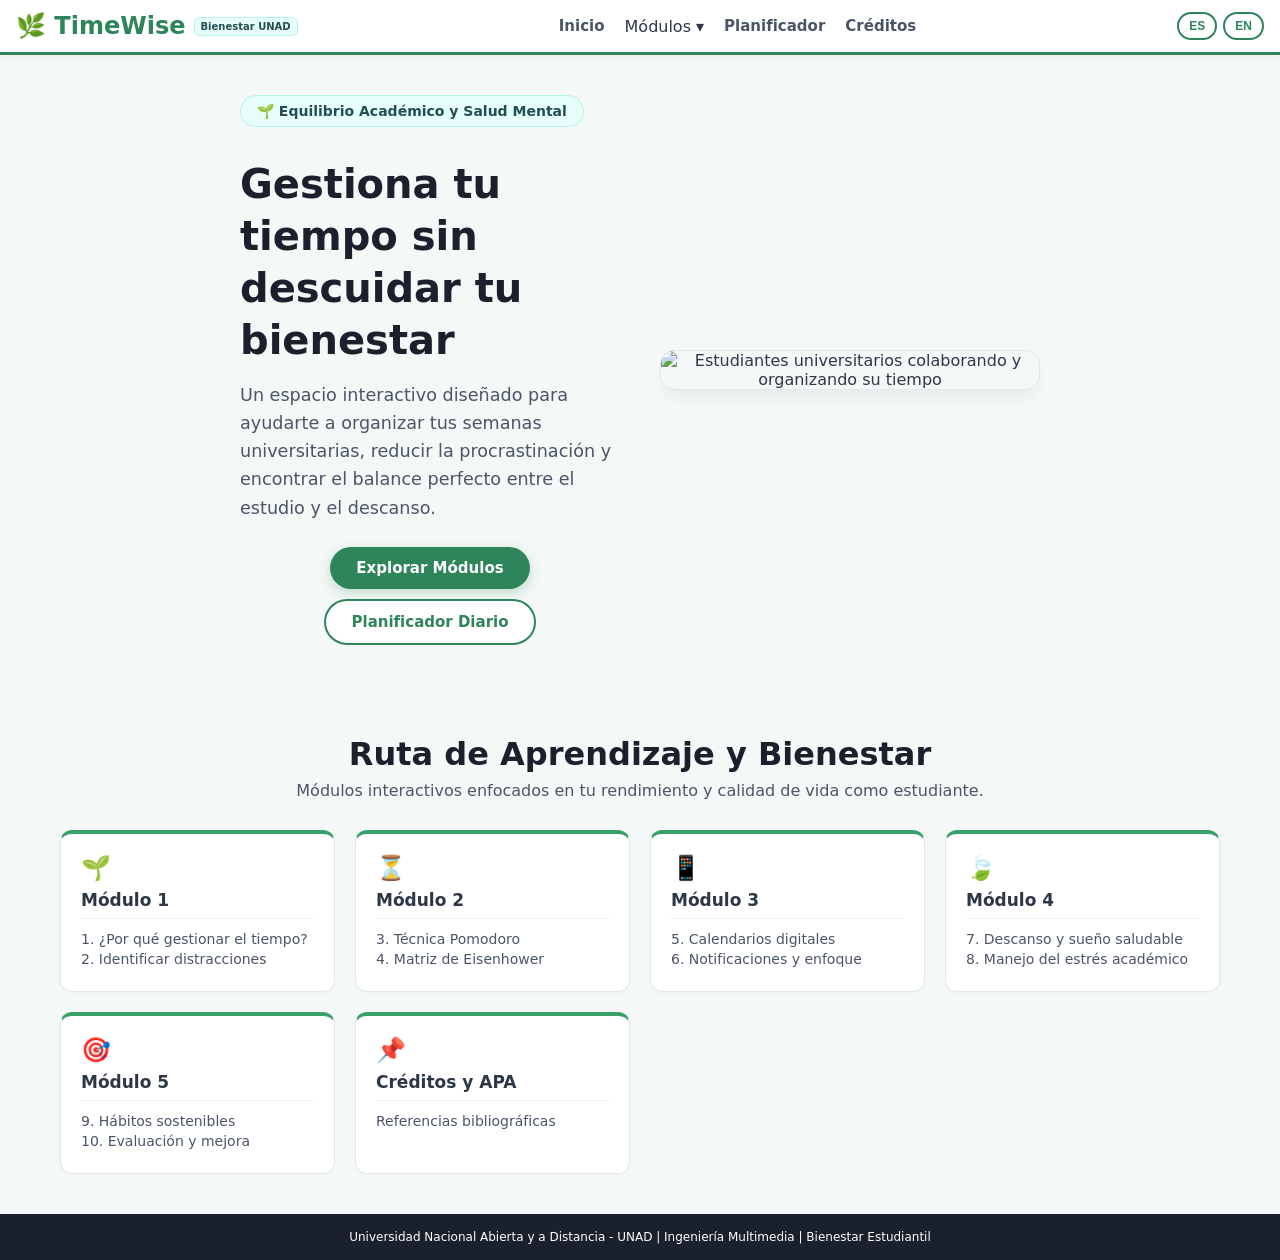
==== index.html @ 8e10c98d "Add files via upload" ====
<!DOCTYPE html>
<html lang="es">
<head>
    <meta charset="UTF-8">
    <meta name="viewport" content="width=device-width, initial-scale=1.0">
    <title>TimeWise | Bienestar y Gestión del Tiempo - UNAD</title>
    <link rel="stylesheet" href="estilos.css">
</head>
<body>

    <!-- ENCABEZADO -->
    <header class="encabezado">
        <div class="logo">
            🌿 TimeWise <span class="badge-bienestar">Bienestar UNAD</span>
        </div>
        
        <!-- Botón Hamburguesa para Móviles -->
        <button class="btn-hamburguesa" onclick="alternarMenuMovil()" aria-label="Abrir menú">
            ☰
        </button>

        <nav class="navegacion" id="menu-navegacion">
            <a href="index.html" data-es="Inicio" data-en="Home">Inicio</a>
            
            <!-- MENÚ DESPLEGABLE DE MÓDULOS -->
            <div class="menu-desplegable">
                <span class="enlace-desplegable" data-es="Módulos ▾" data-en="Modules ▾">Módulos ▾</span>
                <div class="contenido-desplegable">
                    <a href="modulo1.html" data-es="Módulo 1: Fundamentos" data-en="Module 1: Fundamentals">Módulo 1: Fundamentos</a>
                    <a href="modulo2.html" data-es="Módulo 2: Técnicas" data-en="Module 2: Techniques">Module 2: Techniques</a>
                    <a href="modulo3.html" data-es="Módulo 3: Herramientas" data-en="Module 3: Tools">Module 3: Tools</a>
                    <a href="modulo4.html" data-es="Módulo 4: Bienestar" data-en="Module 4: Wellness">Module 4: Wellness</a>
                    <a href="modulo5.html" data-es="Módulo 5: Hábitos" data-en="Module 5: Habits">Module 5: Habits</a>
                </div>
            </div>

            <a href="rutina.html" data-es="Planificador" data-en="Planner">Planificador</a>
            <a href="creditos.html" data-es="Créditos" data-en="Credits">Créditos</a>
        </nav>

        <div class="selector-idioma">
            <button onclick="cambiarIdioma('es')">ES</button>
            <button onclick="cambiarIdioma('en')">EN</button>
        </div>
    </header>

    <!-- CONTENIDO PRINCIPAL -->
    <main class="contenedor-principal">
        
        <!-- SECCIÓN HERO CON IMAGEN DESTACADA -->
        <section class="seccion-hero" style="display: flex; align-items: center; justify-content: space-between; flex-wrap: wrap; gap: 40px; text-align: left; margin-bottom: 40px;">
            
            <!-- Columna de Texto -->
            <div style="flex: 1; min-width: 280px;">
                <span class="etiqueta-hero" data-es="🌱 Equilibrio Académico y Salud Mental" data-en="🌱 Academic Balance and Mental Health">🌱 Equilibrio Académico y Salud Mental</span>
                <h1 data-es="Gestiona tu tiempo sin descuidar tu bienestar" data-en="Manage your time without neglecting your well-being" style="margin-top: 15px; margin-bottom: 15px;">Gestiona tu tiempo sin descuidar tu bienestar</h1>
                <p data-es="Un espacio interactivo diseñado para ayudarte a organizar tus semanas universitarias, reducir la procrastinación y encontrar el balance perfecto entre el estudio y el descanso." data-en="An interactive space designed to help you organize your university weeks, reduce procrastination, and find the perfect balance between study and rest." style="margin-bottom: 25px; line-height: 1.6;">
                    Un espacio interactivo diseñado para ayudarte a organizar tus semanas universitarias, reducir la procrastinación y encontrar el balance perfecto entre el estudio y el descanso.
                </p>
                <div class="botones-hero" style="display: flex; flex-wrap: wrap; gap: 10px;">
                    <a href="modulo1.html" class="btn-principal" data-es="Explorar Módulos" data-en="Explore Modules">Explorar Módulos</a>
                    <a href="rutina.html" class="btn-secundario" data-es="Planificador Diario" data-en="Daily Planner">Planificador Diario</a>
                </div>
            </div>

            <!-- Columna de Imagen Llamativa -->
            <div style="flex: 1; min-width: 280px; text-align: center;">
                <img src="https://images.unsplash.com/photo-1522202176988-66273c2fd55f?auto=format&fit=crop&w=1000&q=80" alt="Estudiantes universitarios colaborando y organizando su tiempo" style="width: 100%; max-height: 340px; object-fit: cover; border-radius: 14px; border: 1px solid #e2e8f0; box-shadow: 0 10px 15px -3px rgba(0,0,0,0.05);">
            </div>

        </section>

        <!-- MÓDULOS DE APRENDIZAJE -->
        <section class="seccion-modulos">
            <div class="titulo-seccion">
                <h2 data-es="Ruta de Aprendizaje y Bienestar" data-en="Learning and Wellness Path">Ruta de Aprendizaje y Bienestar</h2>
                <p data-es="Módulos interactivos enfocados en tu rendimiento y calidad de vida como estudiante." data-en="Interactive modules focused on your performance and quality of life as a student.">Módulos interactivos enfocados en tu rendimiento y calidad de vida como estudiante.</p>
            </div>

            <!-- CUADRICULA ADAPTABLE PARA EVITAR RECORTES EN MÓVILES -->
            <div style="display: grid; grid-template-columns: repeat(auto-fit, minmax(260px, 1fr)); gap: 20px; text-align: left;">
                
                <!-- Módulo 1 -->
                <a href="modulo1.html" style="text-decoration: none; color: inherit;">
                    <div class="tarjeta-modulo" style="height: 100%; box-sizing: border-box;">
                        <div style="font-size: 24px; margin-bottom: 8px;">🌱</div>
                        <h3 data-es="Módulo 1" data-en="Module 1">Módulo 1</h3>
                        <p style="font-size: 14px; color: #4a5568; margin: 4px 0;" data-es="1. ¿Por qué gestionar el tiempo?" data-en="1. Why manage time?">1. ¿Por qué gestionar el tiempo?</p>
                        <p style="font-size: 14px; color: #4a5568; margin: 4px 0;" data-es="2. Identificar distracciones" data-en="2. Identify distractions">2. Identificar distracciones</p>
                    </div>
                </a>

                <!-- Módulo 2 -->
                <a href="modulo2.html" style="text-decoration: none; color: inherit;">
                    <div class="tarjeta-modulo" style="height: 100%; box-sizing: border-box;">
                        <div style="font-size: 24px; margin-bottom: 8px;">⏳</div>
                        <h3 data-es="Módulo 2" data-en="Module 2">Módulo 2</h3>
                        <p style="font-size: 14px; color: #4a5568; margin: 4px 0;" data-es="3. Técnica Pomodoro" data-en="3. Pomodoro Technique">3. Técnica Pomodoro</p>
                        <p style="font-size: 14px; color: #4a5568; margin: 4px 0;" data-es="4. Matriz de Eisenhower" data-en="4. Eisenhower Matrix">4. Matriz de Eisenhower</p>
                    </div>
                </a>

                <!-- Módulo 3 -->
                <a href="modulo3.html" style="text-decoration: none; color: inherit;">
                    <div class="tarjeta-modulo" style="height: 100%; box-sizing: border-box;">
                        <div style="font-size: 24px; margin-bottom: 8px;">📱</div>
                        <h3 data-es="Módulo 3" data-en="Module 3">Módulo 3</h3>
                        <p style="font-size: 14px; color: #4a5568; margin: 4px 0;" data-es="5. Calendarios digitales" data-en="5. Digital calendars">5. Calendarios digitales</p>
                        <p style="font-size: 14px; color: #4a5568; margin: 4px 0;" data-es="6. Notificaciones y enfoque" data-en="6. Notifications and focus">6. Notificaciones y enfoque</p>
                    </div>
                </a>

                <!-- Módulo 4 -->
                <a href="modulo4.html" style="text-decoration: none; color: inherit;">
                    <div class="tarjeta-modulo" style="height: 100%; box-sizing: border-box;">
                        <div style="font-size: 24px; margin-bottom: 8px;">🍃</div>
                        <h3 data-es="Módulo 4" data-en="Module 4">Módulo 4</h3>
                        <p style="font-size: 14px; color: #4a5568; margin: 4px 0;" data-es="7. Descanso y sueño saludable" data-en="7. Rest and healthy sleep">7. Descanso y sueño saludable</p>
                        <p style="font-size: 14px; color: #4a5568; margin: 4px 0;" data-es="8. Manejo del estrés académico" data-en="8. Academic stress management">8. Manejo del estrés académico</p>
                    </div>
                </a>

                <!-- Módulo 5 -->
                <a href="modulo5.html" style="text-decoration: none; color: inherit;">
                    <div class="tarjeta-modulo" style="height: 100%; box-sizing: border-box;">
                        <div style="font-size: 24px; margin-bottom: 8px;">🎯</div>
                        <h3 data-es="Módulo 5" data-en="Module 5">Módulo 5</h3>
                        <p style="font-size: 14px; color: #4a5568; margin: 4px 0;" data-es="9. Hábitos sostenibles" data-en="9. Sustainable habits">9. Hábitos sostenibles</p>
                        <p style="font-size: 14px; color: #4a5568; margin: 4px 0;" data-es="10. Evaluación y mejora" data-en="10. Evaluation and improvement">10. Evaluación y mejora</p>
                    </div>
                </a>

                <!-- Créditos -->
                <a href="creditos.html" style="text-decoration: none; color: inherit;">
                    <div class="tarjeta-modulo" style="height: 100%; box-sizing: border-box;">
                        <div style="font-size: 24px; margin-bottom: 8px;">📌</div>
                        <h3 data-es="Créditos y APA" data-en="Credits and APA">Créditos y APA</h3>
                        <p style="font-size: 14px; color: #4a5568; margin: 4px 0;" data-es="Referencias bibliográficas" data-en="Bibliographic references">Referencias bibliográficas</p>
                    </div>
                </a>

            </div>
        </section>

    </main>

    <!-- PIE DE PÁGINA -->
    <footer>
        <p data-es="Universidad Nacional Abierta y a Distancia - UNAD | Ingeniería Multimedia | Bienestar Estudiantil" data-en="National Open and Distance University - UNAD | Multimedia Engineering | Student Welfare">
            Universidad Nacional Abierta y a Distancia - UNAD | Ingeniería Multimedia | Bienestar Estudiantil
        </p>
    </footer>

    <script src="script.js"></script>
</body>
</html>
---- estilos.css ----
/* =========================================================
   CONFIGURACIÓN GENERAL Y RESET
   ========================================================= */
* {
    margin: 0;
    padding: 0;
    box-sizing: border-box;
}

html, body {
    overflow-x: hidden;
    width: 100%;
    max-width: 100vw;
}

body {
    font-family: 'Segoe UI', system-ui, -apple-system, sans-serif;
    background-color: #f4f8f6;
    color: #2d3748;
    min-height: 100vh;
    display: flex;
    flex-direction: column;
}

/* =========================================================
   ENCABEZADO Y NAVEGACIÓN
   ========================================================= */
.encabezado, header {
    background-color: #ffffff;
    padding: 12px 16px;
    display: flex;
    justify-content: space-between;
    align-items: center;
    border-bottom: 3px solid #2f855a;
    box-shadow: 0 2px 8px rgba(47, 133, 90, 0.05);
    position: sticky;
    top: 0;
    z-index: 500;
    width: 100%;
}

.logo {
    font-size: 24px; /* Aumenta el tamaño del texto principal del logo (puedes probar con 26px o 28px) */
    font-weight: bold;
    color: #2f855a;
    display: flex;
    align-items: center;
    gap: 8px; /* Espacio entre el icono y el texto */
}

.badge-bienestar {
    background-color: #e6fffa;
    color: #234e52;
    font-size: 10px;
    padding: 3px 6px;
    border-radius: 6px;
    font-weight: 600;
    border: 1px solid #b2f5ea;
}

.navegacion {
    display: flex;
    gap: 20px;
    align-items: center;
}

.navegacion a {
    text-decoration: none;
    color: #4a5568;
    font-weight: 600;
    font-size: 15px;
    transition: color 0.2s;
}

.navegacion a:hover {
    color: #2f855a;
}

.btn-hamburguesa {
    display: none;
    background: none;
    border: none;
    font-size: 24px;
    cursor: pointer;
    color: #2f855a;
}

/* =========================================================
   CONTENEDOR PRINCIPAL (ESTRUCTURA DE DOS COLUMNAS UNIFICADA)
   ========================================================= */
.contenedor-principal, .main-content, .lesson-container {
    flex: 1;
    display: grid;
    grid-template-columns: 260px 1fr;
    gap: 30px;
    align-items: start;
    max-width: 1200px;
    margin: 40px auto;
    padding: 0 20px;
    box-sizing: border-box;
    width: 100%;
}

/* =========================================================
   ASIDE / MENÚ LATERAL DE SUBTEMAS
   ========================================================= */
aside {
    background: white;
    padding: 16px;
    border-radius: 12px;
    border: 1px solid #e2e8f0;
    border-top: 4px solid #38a169;
    width: 100%;
    box-sizing: border-box;
    position: sticky;
    top: 90px;
}

.lista-subtemas {
    list-style: none;
    display: flex;
    flex-direction: column;
    gap: 8px;
    padding: 0;
}

aside li, 
aside a, 
aside div, 
.lista-subtemas li, 
.lista-subtemas a {
    transition: all 0.25s ease !important;
    text-decoration: none;
}

aside li:hover, 
.lista-subtemas li:hover {
    transform: translateX(6px) !important;
    background-color: #e6fffa !important;
    border-radius: 6px;
    padding-left: 10px;
}

aside li:hover a,
.lista-subtemas li:hover a,
.lista-subtemas a:hover {
    color: #2f855a !important;
    font-weight: 600;
}

.lista-subtemas span {
    font-weight: 700;
    color: #38a169;
    transition: color 0.25s ease;
}

.lista-subtemas li:hover span {
    color: #276749 !important;
}

/* =========================================================
   SECCIONES Y TARJETAS DE CONTENIDO
   ========================================================= */
.seccion-hero {
    text-align: center;
    margin-bottom: 45px;
}

.etiqueta-hero {
    display: inline-block;
    background-color: #e6fffa;
    color: #234e52;
    padding: 7px 16px;
    border-radius: 20px;
    font-weight: 600;
    font-size: 14px;
    margin-bottom: 16px;
    border: 1px solid #b2f5ea;
}

.seccion-hero h1 {
    font-size: 36px;
    color: #1a202c;
    margin-bottom: 16px;
    font-weight: 800;
    line-height: 1.3;
}

.seccion-hero p {
    font-size: 18px;
    color: #4a5568;
    max-width: 800px;
    margin: 0 auto 24px;
    line-height: 1.7;
}

.botones-hero {
    display: flex;
    justify-content: center;
    gap: 16px;
    flex-wrap: wrap;
    margin-top: 10px;
}

.btn-principal, .btn-secundario {
    text-decoration: none;
    padding: 12px 26px;
    border-radius: 30px;
    font-weight: 600;
    font-size: 15px;
    transition: transform 0.2s, box-shadow 0.2s;
}

.btn-principal {
    background-color: #2f855a;
    color: white;
    box-shadow: 0 4px 12px rgba(47, 133, 90, 0.25);
}

.btn-principal:hover {
    background-color: #276749;
    transform: translateY(-2px);
}

.btn-secundario {
    background-color: white;
    color: #2f855a;
    border: 2px solid #2f855a;
}

.btn-secundario:hover {
    background-color: #f0fff4;
    transform: translateY(-2px);
}

.grid-modulos {
    display: grid;
    grid-template-columns: repeat(3, 1fr);
    gap: 20px;
    width: 100%;
    box-sizing: border-box;
}

.tarjeta-modulo {
    background: white;
    padding: 20px;
    border-radius: 12px;
    border: 1px solid #e2e8f0;
    border-top: 4px solid #38a169;
    transition: all 0.3s ease;
    box-shadow: 0 2px 5px rgba(0,0,0,0.02);
    width: 100%;
    box-sizing: border-box;
}

.tarjeta-modulo:hover {
    border-color: #319795;
    background-color: #f0fff4;
    transform: translateY(-4px);
    box-shadow: 0 8px 20px rgba(47, 133, 90, 0.12);
}

.icono {
    font-size: 30px;
    margin-bottom: 10px;
}

.tarjeta-modulo h3 {
    font-size: 17px;
    color: #2d3748;
    margin-bottom: 12px;
    border-bottom: 1px solid #edf2f7;
    padding-bottom: 8px;
    transition: color 0.3s ease;
}

.tarjeta-modulo:hover h3 {
    color: #2f855a;
}

.seccion-contenido {
    background: white;
    padding: 20px;
    border-radius: 12px;
    box-shadow: 0 4px 20px rgba(0, 0, 0, 0.03);
    border-top: 4px solid #2f855a;
    width: 100%;
    box-sizing: border-box;
    display: flex;
    flex-direction: column;
    gap: 16px;
}

.grid-leccion, .grid-interactivo, .tarjetas-container {
    display: grid;
    grid-template-columns: repeat(2, 1fr);
    gap: 12px;
    width: 100%;
    box-sizing: border-box;
}

/* =========================================================
   ELEMENTOS ADICIONALES (MIGAS DE PAN, MENÚS, FORMULARIOS)
   ========================================================= */
.migas-pan {
    margin-bottom: 16px;
}

.migas-pan a {
    text-decoration: none !important;
    color: #2f855a;
    font-weight: 600;
    font-size: 13px;
    transition: color 0.2s;
}

.migas-pan a:hover {
    color: #276749;
    text-decoration: underline !important;
}

.menu-desplegable {
    position: relative;
    display: inline-block;
}

.contenido-desplegable {
    display: none;
    position: absolute;
    background-color: white;
    min-width: 180px;
    box-shadow: 0px 8px 16px rgba(0,0,0,0.1);
    border-radius: 8px;
    z-index: 100;
    top: 100%;
    left: 0;
    padding: 8px 0;
    border-top: 3px solid #2f855a;
}

.contenido-desplegable a {
    color: #2d3748 !important;
    padding: 10px 16px;
    text-decoration: none;
    display: block;
    font-size: 14px;
    font-weight: 500;
    text-align: left;
    transition: all 0.2s ease;
}

.contenido-desplegable a:hover {
    background-color: #f0fff4 !important;
    color: #2f855a !important;
    padding-left: 20px;
    font-weight: 600;
}

.menu-desplegable:hover .contenido-desplegable {
    display: block;
}

.selector-idioma {
    display: flex;
    gap: 6px;
}

.selector-idioma button {
    padding: 5px 10px;
    border: 2px solid #2f855a;
    border-radius: 20px;
    background: white;
    color: #2f855a;
    font-weight: 700;
    font-size: 12px;
    cursor: pointer;
    transition: all 0.2s;
}

.selector-idioma button:hover {
    background: #2f855a;
    color: white;
}

/* =========================================================
   PIE DE PÁGINA
   ========================================================= */
footer {
    background-color: #1a202c;
    color: white;
    text-align: center;
    padding: 16px;
    font-size: 12px;
    margin-top: auto;
    width: 100%;
    box-sizing: border-box;
}

/* =========================================================
   DISEÑO RESPONSIVO ESTRICTO PARA MÓVILES / TABLETS (< 900px)
   ========================================================= */
@media (max-width: 900px) {
    .btn-hamburguesa {
        display: block;
    }

    .navegacion {
        display: none;
        width: 100%;
        flex-direction: column;
        align-items: center;
        background-color: white;
        position: absolute;
        top: 65px;
        left: 0;
        padding: 20px;
        box-shadow: 0px 10px 15px rgba(0,0,0,0.1);
        border-bottom: 3px solid #2f855a;
        z-index: 1000;
    }

    .navegacion.activo {
        display: flex !important;
    }

    /* Romper contenedor grid principal a una sola columna */
    .contenedor-principal, .main-content, .lesson-container {
        display: flex !important;
        flex-direction: column !important;
        grid-template-columns: 1fr !important;
        padding: 10px !important;
        margin: 15px auto !important;
        max-width: 100% !important;
    }

    /* Apilar correctamente los subtemas arriba */
    aside {
        position: static !important;
        width: 100% !important;
        margin-bottom: 20px !important;
    }

    /* Convertir todas las rejillas dobles o triples en una sola columna */
    .grid-modulos, .grid-leccion, .grid-interactivo, .tarjetas-container {
        grid-template-columns: 1fr !important;
        display: flex !important;
        flex-direction: column !important;
        gap: 15px !important;
        width: 100% !important;
    }

    .tarjeta-modulo, .seccion-contenido {
        width: 100% !important;
        max-width: 100% !important;
        margin-left: 0 !important;
        margin-right: 0 !important;
    }
}
/* Forzar que cualquier menú desplegable se ajuste al ancho de su tarjeta contenedora */
select {
    width: 100% !important;
    max-width: 100% !important;
    box-sizing: border-box !important;
    white-space: normal !important;
    word-wrap: break-word !important;
}

/* Evitar desbordamientos en los textos largos de los selectores en móviles */
select option {
    width: 100%;
    word-wrap: break-word;
}
/* Corrección para que el contenido principal fluya de arriba hacia abajo de forma limpia */
.contenedor-principal {
    max-width: 1200px;
    margin: 0 auto;
    padding: 40px 20px;
    display: flex;
    flex-direction: column;
    gap: 50px; /* Espacio limpio entre el texto de arriba y los módulos de abajo */
}

/* Estilo para la sección superior (Hero) centrada */
.seccion-hero {
    text-align: center;
    max-width: 800px;
    margin: 0 auto;
}

.seccion-hero h1 {
    font-size: 2.5rem;
    margin: 15px 0;
    color: #1a202c;
}

.seccion-hero p {
    font-size: 1.1rem;
    color: #4a5568;
    margin-bottom: 25px;
    line-height: 1.6;
}

.botones-hero {
    display: flex;
    justify-content: center;
    gap: 15px;
}

/* Sección de los módulos abajo organizada en cuadrícula */
.seccion-modulos {
    width: 100%;
}

.titulo-seccion {
    text-align: center;
    margin-bottom: 30px;
}

.titulo-seccion h2 {
    font-size: 2rem;
    color: #1a202c;
    margin-bottom: 8px;
}

.titulo-seccion p {
    color: #4a5568;
}
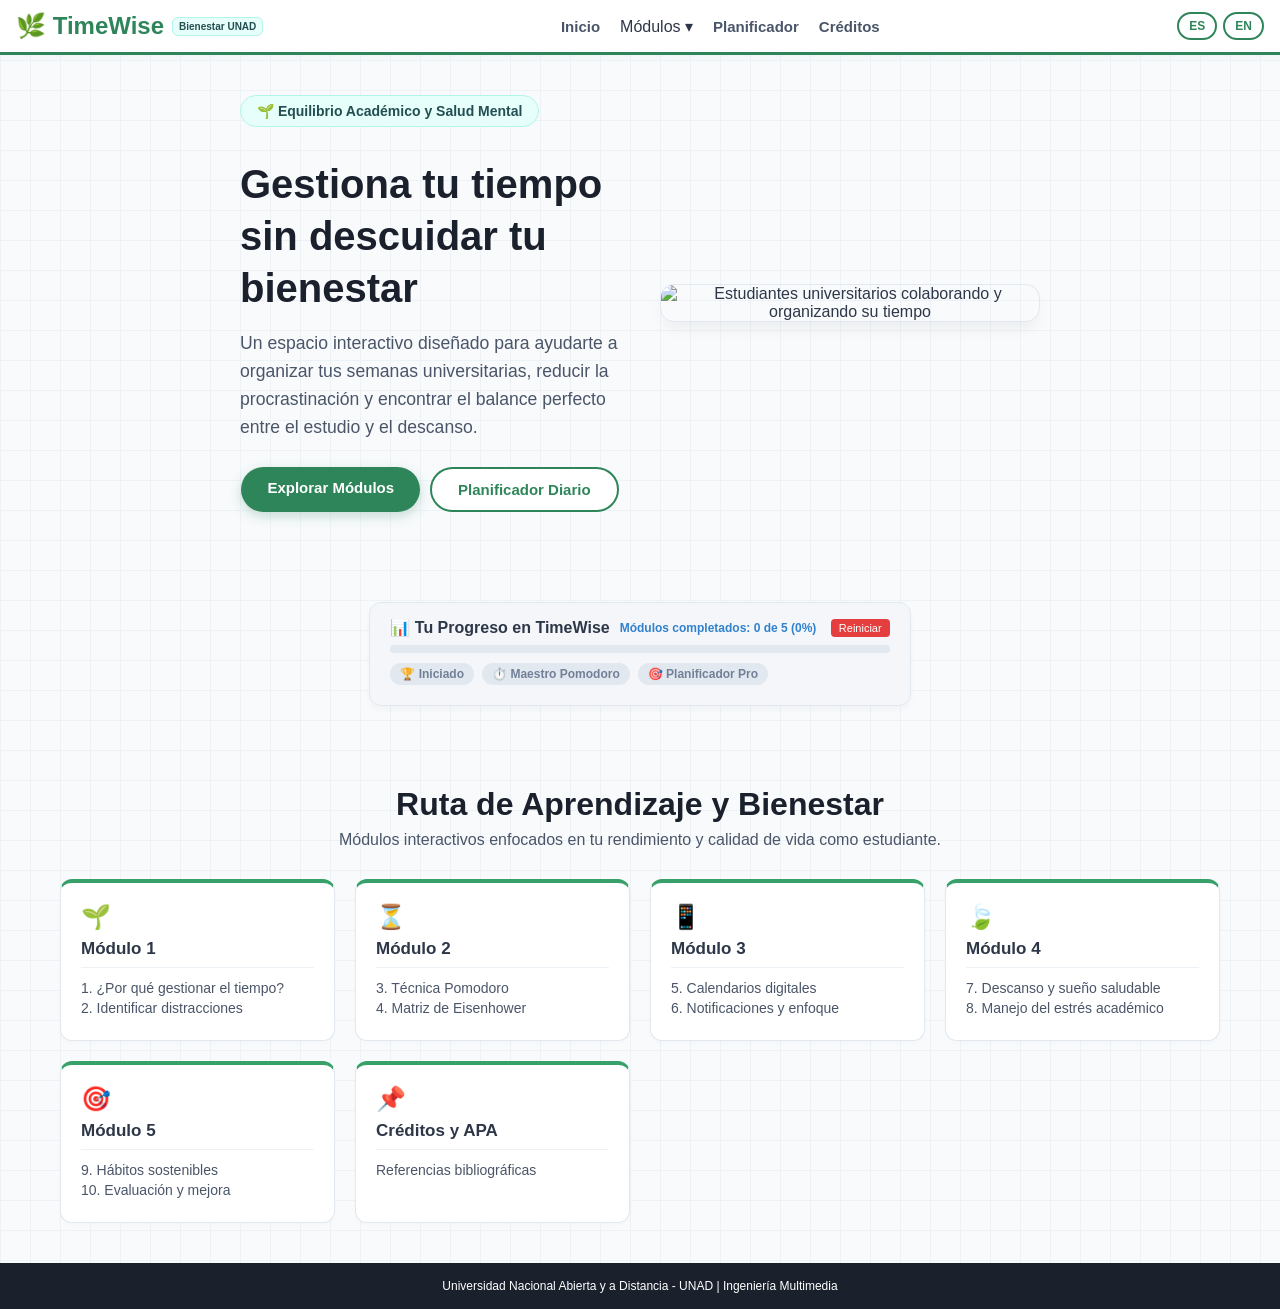
==== commit b5c1f999: "Index actualizado Added a progress and gamification section to enhance user engagement and track lea" ====
--- a/index.html
+++ b/index.html
@@ -68,6 +68,30 @@
                 <img src="https://images.unsplash.com/photo-1522202176988-66273c2fd55f?auto=format&fit=crop&w=1000&q=80" alt="Estudiantes universitarios colaborando y organizando su tiempo" style="width: 100%; max-height: 340px; object-fit: cover; border-radius: 14px; border: 1px solid #e2e8f0; box-shadow: 0 10px 15px -3px rgba(0,0,0,0.05);">
             </div>
 
+        </section>
+
+        <!-- SECCIÓN DE PROGRESO Y GAMIFICACIÓN (Centrada y Compacta) -->
+        <section style="background: #f4f6f9; border: 1px solid #e2e8f0; border-radius: 12px; padding: 15px 20px; max-width: 700px; margin: 0 auto 30px auto; text-align: left; box-shadow: 0 4px 6px rgba(0, 0, 0, 0.03);">
+            <div style="display: flex; justify-content: space-between; align-items: center; flex-wrap: wrap; gap: 10px; margin-bottom: 8px;">
+                <h4 style="margin: 0; color: #2d3748; font-size: 1rem;" data-es="📊 Tu Progreso en TimeWise" data-en="📊 Your Progress in TimeWise">📊 Tu Progreso en TimeWise</h4>
+                <div>
+                    <span id="progress-text" data-es="Módulos completados: 5 de 5 (100%)" data-en="Completed modules: 5 of 5 (100%)" style="font-size: 12px; font-weight: 600; color: #3182ce; margin-right: 10px;">Módulos completados: 5 de 5 (100%)</span>
+                    <button onclick="reiniciarProgreso()" style="background: #e53e3e; color: white; border: none; padding: 3px 8px; border-radius: 4px; cursor: pointer; font-size: 11px;" data-es="Reiniciar" data-en="Reset">Reiniciar</button>
+                </div>
+            </div>
+            
+            <div style="background: #e2e8f0; border-radius: 6px; height: 8px; width: 100%; overflow: hidden; margin-bottom: 10px;">
+                <div id="progress-bar-fill" style="background: #3182ce; height: 100%; width: 100%; border-radius: 6px; transition: width 0.4s ease;"></div>
+            </div>
+
+            <div class="badges-wrapper" style="display: flex; gap: 8px; flex-wrap: wrap; margin-bottom: 5px;">
+                <span style="background: #e2e8f0; color: #718096; padding: 4px 10px; border-radius: 15px; font-size: 0.75rem; font-weight: 600;" data-es="🏆 Iniciado" data-en="🏆 Started">🏆 Iniciado</span>
+                <span style="background: #e2e8f0; color: #718096; padding: 4px 10px; border-radius: 15px; font-size: 0.75rem; font-weight: 600;" data-es="⏱️ Maestro Pomodoro" data-en="⏱️ Pomodoro Master">⏱️ Maestro Pomodoro</span>
+                <span style="background: #e2e8f0; color: #718096; padding: 4px 10px; border-radius: 15px; font-size: 0.75rem; font-weight: 600;" data-es="🎯 Planificador Pro" data-en="🎯 Pro Planner">🎯 Planificador Pro</span>
+            </div>
+
+            <!-- Mensaje de felicitaciones oculto hasta completar el 100% -->
+            <div id="mensaje-felicitaciones" style="display: none; background: #c6f6d5; color: #22543d; padding: 8px 12px; border-radius: 6px; font-weight: 600; margin-top: 8px; text-align: center; font-size: 12px;"></div>
         </section>
 
         <!-- MÓDULOS DE APRENDIZAJE -->
@@ -146,11 +170,10 @@
 
     <!-- PIE DE PÁGINA -->
     <footer>
-        <p data-es="Universidad Nacional Abierta y a Distancia - UNAD | Ingeniería Multimedia | Bienestar Estudiantil" data-en="National Open and Distance University - UNAD | Multimedia Engineering | Student Welfare">
-            Universidad Nacional Abierta y a Distancia - UNAD | Ingeniería Multimedia | Bienestar Estudiantil
-        </p>
+        <p>Universidad Nacional Abierta y a Distancia - UNAD | Ingeniería Multimedia</p>
     </footer>
 
+    <!-- Asegúrate de que script.js esté al final de todo -->
     <script src="script.js"></script>
 </body>
-</html>+</html>
--- a/estilos.css
+++ b/estilos.css
@@ -14,13 +14,17 @@
 }
 
 body {
-    font-family: 'Segoe UI', system-ui, -apple-system, sans-serif;
-    background-color: #f4f8f6;
+    background-color: #f8fafc;
+    /* Crea un patrón de líneas de cuadrícula muy suaves */
+    background-image: linear-gradient(to right, #edf2f7 1px, transparent 1px),
+                      linear-gradient(to bottom, #edf2f7 1px, transparent 1px);
+    background-size: 30px 30px;
     color: #2d3748;
-    min-height: 100vh;
-    display: flex;
-    flex-direction: column;
-}
+    font-family: 'Segoe UI', Tahoma, Geneva, Verdana, sans-serif;
+    margin: 0;
+    padding: 0;
+}
+
 
 /* =========================================================
    ENCABEZADO Y NAVEGACIÓN
